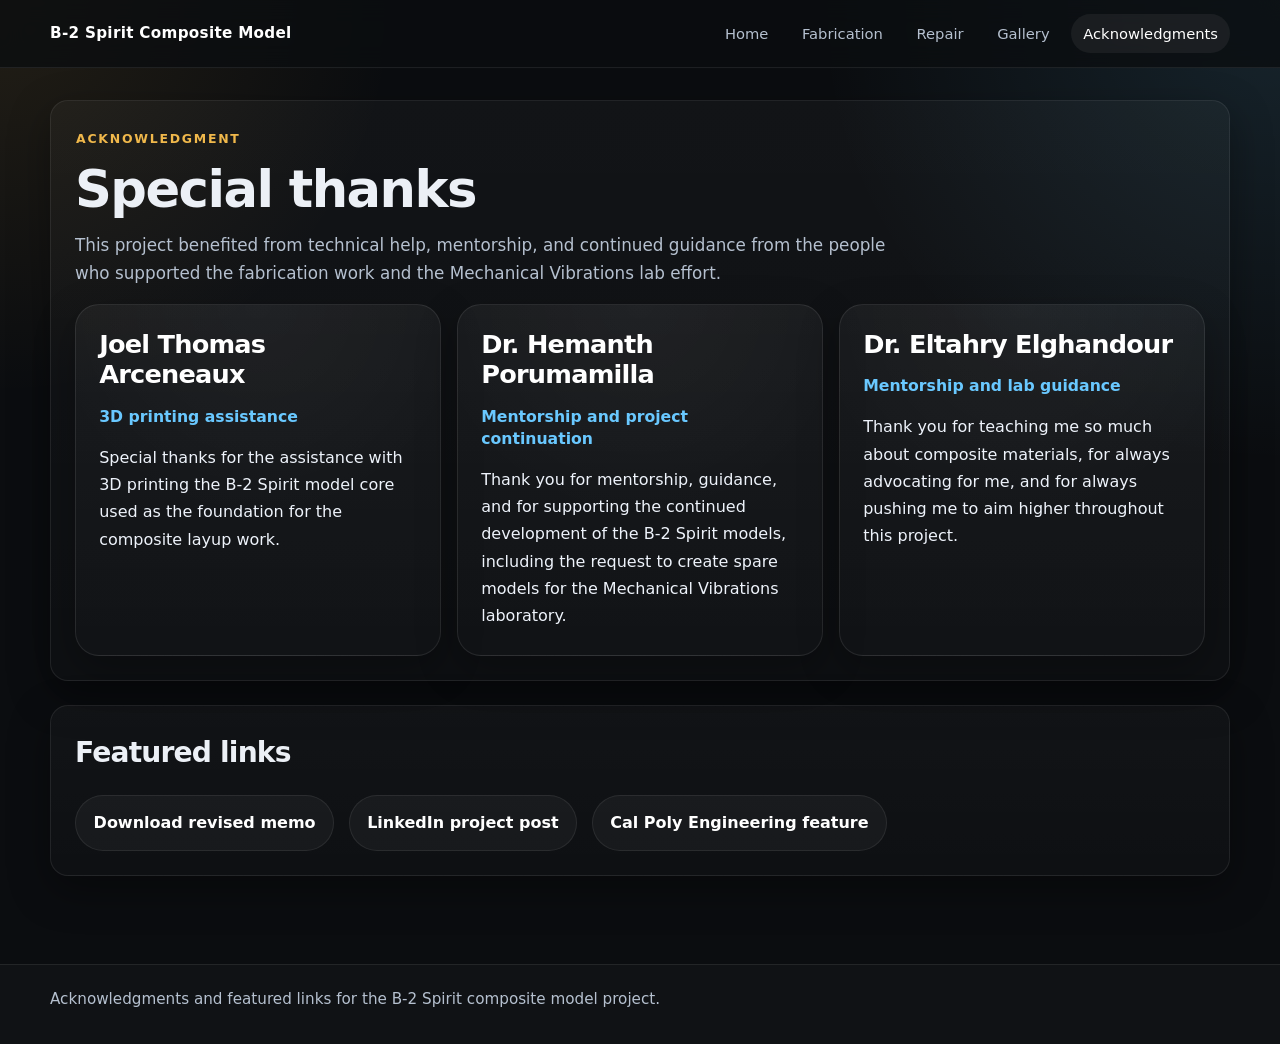
==== acknowledgments.html @ c62d6fa5 "Add files via upload" ====
<!DOCTYPE html>
<html lang="en">
<head>
  <meta charset="UTF-8" />
  <meta name="viewport" content="width=device-width, initial-scale=1.0" />
  <title>B-2 Spirit Composite Model | Acknowledgments</title>
  <meta name="description" content="Acknowledgments and featured links for the B-2 Spirit composite model project." />
  <link rel="stylesheet" href="style.css" />
</head>
<body>
  <header class="topbar">
    <div class="topbar-inner">
      <a class="brand" href="index.html">B-2 Spirit Composite Model</a>
      <nav class="nav" aria-label="Main navigation">
        <a href="index.html">Home</a>
        <a href="fabrication.html">Fabrication</a>
        <a href="repair.html">Repair</a>
        <a href="gallery.html">Gallery</a>
        <a class="active" href="acknowledgments.html">Acknowledgments</a>
      </nav>
    </div>
  </header>

  <main class="page-wrap">
    <section class="section thanks-section">
      <div class="section-header">
        <div class="eyebrow" style="background: transparent; border-color: transparent; color: var(--accent-2); padding: 0; margin-bottom: 0.75rem; letter-spacing: 0.14em; text-transform: uppercase; font-size: 0.78rem;">Acknowledgment</div>
        <h2 class="big-title">Special thanks</h2>
        <p class="muted" style="font-size: 1.05rem; max-width: 820px; margin-top: 1rem;">
          This project benefited from technical help, mentorship, and continued guidance from the people who supported the fabrication work and the Mechanical Vibrations lab effort.
        </p>
      </div>

      <div class="thanks-grid">
        <div class="thanks-card">
          <h3>Joel Thomas Arceneaux</h3>
          <div class="thanks-role">3D printing assistance</div>
          <p>
            Special thanks for the assistance with 3D printing the B-2 Spirit model core used as the foundation for the composite layup work.
          </p>
        </div>

        <div class="thanks-card">
          <h3>Dr. Hemanth Porumamilla</h3>
          <div class="thanks-role">Mentorship and project continuation</div>
          <p>
            Thank you for mentorship, guidance, and for supporting the continued development of the B-2 Spirit models, including the request to create spare models for the Mechanical Vibrations laboratory.
          </p>
        </div>

        <div class="thanks-card">
          <h3>Dr. Eltahry Elghandour</h3>
          <div class="thanks-role">Mentorship and lab guidance</div>
          <p>
            Thank you for teaching me so much about composite materials, for always advocating for me, and for always pushing me to aim higher throughout this project.
          </p>
        </div>
      </div>
    </section>

    <section class="section">
      <h2>Featured links</h2>
      <div class="button-row">
        <a class="button secondary" href="B2_Spirit_Fabrication_Lab_Memo_Revised.docx" download>Download revised memo</a>
        <a class="button secondary" href="https://www.linkedin.com/posts/john-f-tomas_calpolyengineering-calpolymechanicalengineering-activity-7405005292553457664-iVJH?utm_source=share&utm_medium=member_desktop&rcm=ACoAAD9UJ3QBx8UnV5CKLwGNR-9RdJzGk0k2j6o" target="_blank" rel="noopener noreferrer">LinkedIn project post</a>
        <a class="button secondary" href="https://ceng.calpoly.edu/connection/2024/10/shop-talk/" target="_blank" rel="noopener noreferrer">Cal Poly Engineering feature</a>
      </div>
    </section>
  </main>

  <footer class="footer">
    <div class="footer-inner">Acknowledgments and featured links for the B-2 Spirit composite model project.</div>
  </footer>
</body>
</html>
---- style.css ----
:root {
  --bg: #0b0d10;
  --panel: #13171d;
  --text: #ecf0f6;
  --muted: #b5c0cf;
  --line: rgba(255,255,255,0.08);
  --accent: #6ed0ff;
  --accent-2: #f0b84b;
  --shadow: 0 14px 40px rgba(0,0,0,0.35);
  --radius: 18px;
  --max: 1180px;
}

* { box-sizing: border-box; }
html { scroll-behavior: smooth; }
body {
  margin: 0;
  font-family: Inter, system-ui, -apple-system, BlinkMacSystemFont, "Segoe UI", sans-serif;
  background:
    radial-gradient(circle at top right, rgba(110,208,255,0.12), transparent 28%),
    radial-gradient(circle at top left, rgba(240,184,75,0.10), transparent 24%),
    var(--bg);
  color: var(--text);
  line-height: 1.65;
}

a { color: inherit; text-decoration: none; }
img { max-width: 100%; display: block; }

.topbar {
  position: sticky;
  top: 0;
  z-index: 50;
  backdrop-filter: blur(12px);
  background: rgba(11,13,16,0.78);
  border-bottom: 1px solid var(--line);
}

.topbar-inner,
.page-wrap,
.footer-inner,
.hero {
  width: min(var(--max), calc(100% - 2rem));
  margin: 0 auto;
}

.topbar-inner {
  display: flex;
  align-items: center;
  justify-content: space-between;
  gap: 1rem;
  padding: 0.9rem 0;
}

.brand {
  font-weight: 700;
  letter-spacing: 0.02em;
  font-size: 0.95rem;
  color: #ffffff;
  white-space: nowrap;
}

.nav {
  display: flex;
  flex-wrap: wrap;
  gap: 0.6rem;
}

.nav a {
  font-size: 0.92rem;
  color: var(--muted);
  padding: 0.45rem 0.75rem;
  border-radius: 999px;
  transition: 0.2s ease;
}

.nav a:hover,
.nav a.active {
  color: white;
  background: rgba(255,255,255,0.06);
}

.hero-wrap {
  border-bottom: 1px solid var(--line);
  background: linear-gradient(180deg, rgba(255,255,255,0.03), rgba(255,255,255,0.01));
}

.hero {
  display: grid;
  grid-template-columns: 1.1fr 0.9fr;
  gap: 2rem;
  align-items: center;
  padding: 4.5rem 0 3.5rem;
}

.eyebrow {
  display: inline-flex;
  align-items: center;
  gap: 0.5rem;
  padding: 0.45rem 0.8rem;
  background: rgba(110,208,255,0.08);
  border: 1px solid rgba(110,208,255,0.18);
  border-radius: 999px;
  color: var(--accent);
  font-size: 0.85rem;
  font-weight: 600;
  margin-bottom: 1rem;
}

h1 {
  margin: 0;
  font-size: clamp(2.2rem, 4vw, 4.1rem);
  line-height: 1.08;
  letter-spacing: -0.04em;
}

h2 {
  margin: 0 0 0.75rem;
  font-size: clamp(1.7rem, 2.2vw, 2.4rem);
  letter-spacing: -0.03em;
}

h3 {
  margin: 0 0 0.4rem;
  font-size: 1.12rem;
  letter-spacing: -0.02em;
}

p, li, .muted { color: var(--muted); }

.page-wrap { padding: 2rem 0 4rem; }

.section,
.card {
  background: linear-gradient(180deg, rgba(255,255,255,0.03), rgba(255,255,255,0.015));
  border: 1px solid var(--line);
  border-radius: var(--radius);
  box-shadow: var(--shadow);
}

.section {
  padding: 1.5rem;
  margin-bottom: 1.5rem;
}

.card {
  padding: 1rem;
}

.grid-2,
.grid-3,
.gallery-grid,
.thanks-grid { display: grid; gap: 1rem; }
.grid-2 { grid-template-columns: repeat(2, minmax(0, 1fr)); }
.grid-3 { grid-template-columns: repeat(3, minmax(0, 1fr)); }
.gallery-grid { grid-template-columns: repeat(3, minmax(0, 1fr)); }
.thanks-grid { grid-template-columns: repeat(3, minmax(0, 1fr)); }

.button-row {
  display: flex;
  flex-wrap: wrap;
  gap: 0.9rem;
  margin-top: 1.2rem;
}

.button {
  display: inline-flex;
  align-items: center;
  justify-content: center;
  padding: 0.85rem 1.1rem;
  border-radius: 999px;
  border: 1px solid transparent;
  font-weight: 600;
  transition: transform 0.2s ease, background 0.2s ease, border-color 0.2s ease;
}

.button:hover { transform: translateY(-1px); }
.button.primary {
  background: linear-gradient(135deg, var(--accent), #4cb0ff);
  color: #05101a;
}
.button.secondary {
  border-color: var(--line);
  background: rgba(255,255,255,0.04);
  color: white;
}

.figure {
  overflow: hidden;
  border-radius: 16px;
  border: 1px solid var(--line);
  background: #0a0d11;
}

.figure img {
  width: 100%;
  aspect-ratio: 16 / 10;
  object-fit: cover;
}

.figure.auto img {
  aspect-ratio: auto;
  object-fit: contain;
  background: #10141a;
}

.figure figcaption {
  padding: 0.85rem 1rem 1rem;
  background: rgba(255,255,255,0.015);
  color: var(--muted);
  font-size: 0.95rem;
}

.thanks-section h2.big-title {
  font-size: clamp(2.5rem, 4vw, 4rem);
  line-height: 1.04;
}

.thanks-card {
  background:
    radial-gradient(circle at top center, rgba(255,255,255,0.03), transparent 55%),
    linear-gradient(180deg, rgba(255,255,255,0.04), rgba(255,255,255,0.015));
  border: 1px solid rgba(255,255,255,0.09);
  border-radius: 24px;
  padding: 1.45rem 1.45rem 1.6rem;
  min-height: 300px;
  box-shadow: 0 14px 40px rgba(0,0,0,0.28);
}

.thanks-card h3 {
  margin: 0 0 1rem;
  font-size: clamp(1.3rem, 2vw, 1.8rem);
  line-height: 1.2;
  letter-spacing: -0.03em;
  color: #ffffff;
}

.thanks-role {
  color: #69c8ff;
  font-size: 0.98rem;
  margin-bottom: 1rem;
  font-weight: 700;
  line-height: 1.4;
}

.thanks-card p {
  color: #eef3fb;
  font-size: 1rem;
  line-height: 1.7;
  margin: 0;
}

.footer {
  border-top: 1px solid var(--line);
  background: rgba(255,255,255,0.02);
}

.footer-inner {
  padding: 1.4rem 0 2rem;
  color: var(--muted);
  font-size: 0.95rem;
}

@media (max-width: 980px) {
  .hero,
  .grid-2,
  .grid-3,
  .gallery-grid,
  .thanks-grid {
    grid-template-columns: 1fr;
  }
  .thanks-card { min-height: unset; }
}

@media (max-width: 720px) {
  .topbar-inner {
    align-items: flex-start;
    flex-direction: column;
  }
  .hero { padding-top: 3rem; }
  .section { padding: 1.15rem; }
  .thanks-card {
    padding: 1.2rem;
    border-radius: 20px;
  }
}
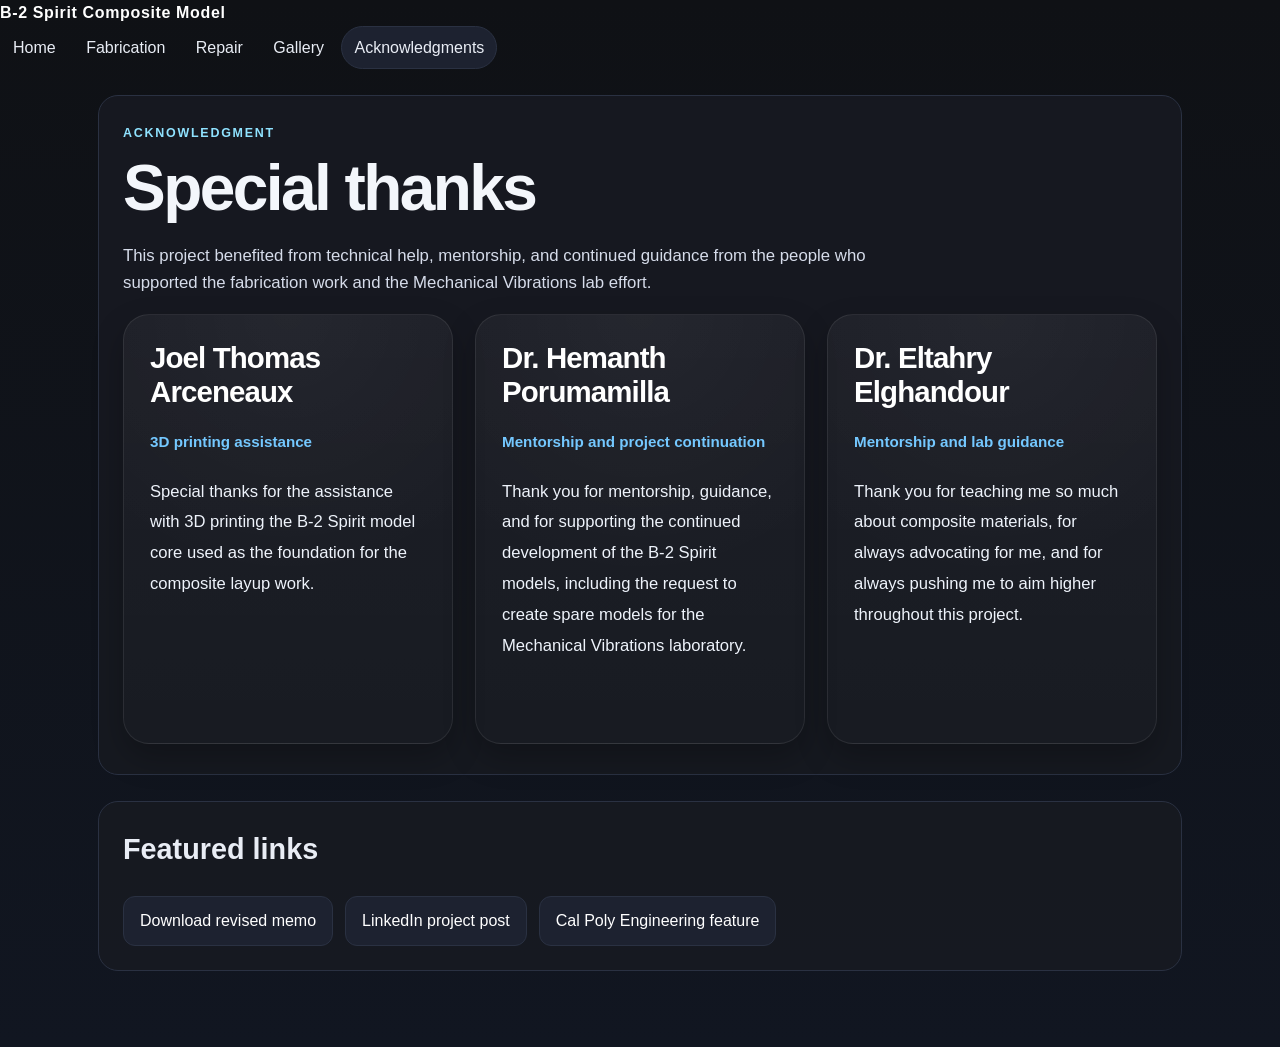
==== commit afd7628b: "Update acknowledgments.html" ====
--- a/acknowledgments.html
+++ b/acknowledgments.html
@@ -3,7 +3,6 @@
 <head>
   <meta charset="UTF-8" />
   <meta name="viewport" content="width=device-width, initial-scale=1.0" />
-  <title>B-2 Spirit Composite Model | Acknowledgments</title>
   <meta name="description" content="Acknowledgments and featured links for the B-2 Spirit composite model project." />
   <link rel="stylesheet" href="style.css" />
 </head>
@@ -67,9 +66,5 @@
       </div>
     </section>
   </main>
-
-  <footer class="footer">
-    <div class="footer-inner">Acknowledgments and featured links for the B-2 Spirit composite model project.</div>
-  </footer>
 </body>
 </html>
--- a/style.css
+++ b/style.css
@@ -1,286 +1,341 @@
 :root {
-  --bg: #0b0d10;
-  --panel: #13171d;
-  --text: #ecf0f6;
-  --muted: #b5c0cf;
-  --line: rgba(255,255,255,0.08);
-  --accent: #6ed0ff;
-  --accent-2: #f0b84b;
-  --shadow: 0 14px 40px rgba(0,0,0,0.35);
-  --radius: 18px;
-  --max: 1180px;
+  --bg: #0f1115;
+  --panel: #171a21;
+  --panel-2: #1d2230;
+  --text: #e9edf5;
+  --muted: #aab3c5;
+  --accent: #67b7ff;
+  --accent-2: #8fe2ff;
+  --border: #2a3142;
+  --max: 1120px;
 }
 
 * { box-sizing: border-box; }
 html { scroll-behavior: smooth; }
 body {
   margin: 0;
-  font-family: Inter, system-ui, -apple-system, BlinkMacSystemFont, "Segoe UI", sans-serif;
-  background:
-    radial-gradient(circle at top right, rgba(110,208,255,0.12), transparent 28%),
-    radial-gradient(circle at top left, rgba(240,184,75,0.10), transparent 24%),
-    var(--bg);
+  font-family: Arial, Helvetica, sans-serif;
+  background: linear-gradient(180deg, #0f1115 0%, #111621 100%);
   color: var(--text);
-  line-height: 1.65;
-}
-
-a { color: inherit; text-decoration: none; }
-img { max-width: 100%; display: block; }
-
-.topbar {
+  line-height: 1.6;
+}
+
+a { color: var(--accent); text-decoration: none; }
+a:hover { text-decoration: underline; }
+
+header.site-header {
   position: sticky;
   top: 0;
-  z-index: 50;
-  backdrop-filter: blur(12px);
-  background: rgba(11,13,16,0.78);
-  border-bottom: 1px solid var(--line);
-}
-
-.topbar-inner,
-.page-wrap,
-.footer-inner,
-.hero {
-  width: min(var(--max), calc(100% - 2rem));
-  margin: 0 auto;
-}
-
-.topbar-inner {
+  z-index: 100;
+  background: rgba(15, 17, 21, 0.92);
+  backdrop-filter: blur(10px);
+  border-bottom: 1px solid var(--border);
+}
+
+.nav-wrap {
+  max-width: var(--max);
+  margin: 0 auto;
   display: flex;
   align-items: center;
   justify-content: space-between;
-  gap: 1rem;
-  padding: 0.9rem 0;
+  padding: 14px 18px;
+  gap: 18px;
 }
 
 .brand {
   font-weight: 700;
-  letter-spacing: 0.02em;
-  font-size: 0.95rem;
-  color: #ffffff;
-  white-space: nowrap;
-}
-
-.nav {
+  letter-spacing: 0.04em;
+  color: white;
+}
+
+nav ul {
+  margin: 0;
+  padding: 0;
+  list-style: none;
   display: flex;
+  gap: 10px;
   flex-wrap: wrap;
-  gap: 0.6rem;
-}
-
-.nav a {
+}
+
+nav a {
+  display: inline-block;
+  padding: 8px 12px;
+  border-radius: 999px;
+  color: var(--text);
+  border: 1px solid transparent;
+}
+
+nav a.active,
+nav a:hover {
+  background: var(--panel-2);
+  border-color: var(--border);
+  text-decoration: none;
+}
+
+.hero {
+  max-width: var(--max);
+  margin: 0 auto;
+  padding: 56px 18px 28px;
+  display: grid;
+  grid-template-columns: 1.2fr 0.95fr;
+  gap: 28px;
+  align-items: center;
+}
+
+.hero-card,
+.panel {
+  background: rgba(23, 26, 33, 0.92);
+  border: 1px solid var(--border);
+  border-radius: 20px;
+  overflow: hidden;
+  box-shadow: 0 10px 24px rgba(0,0,0,0.22);
+}
+
+.hero-copy { padding: 28px; }
+.hero-copy h1 {
+  font-size: clamp(2rem, 4vw, 3.4rem);
+  line-height: 1.08;
+  margin: 0 0 14px;
+}
+.hero-copy p.lead {
+  font-size: 1.08rem;
+  color: var(--muted);
+  margin: 0 0 18px;
+}
+
+.badges {
+  display: flex;
+  gap: 10px;
+  flex-wrap: wrap;
+  margin-bottom: 18px;
+}
+.badge {
+  padding: 7px 12px;
+  border-radius: 999px;
+  background: #111a25;
+  border: 1px solid var(--border);
+  color: var(--accent-2);
   font-size: 0.92rem;
-  color: var(--muted);
-  padding: 0.45rem 0.75rem;
-  border-radius: 999px;
-  transition: 0.2s ease;
-}
-
-.nav a:hover,
-.nav a.active {
+}
+
+.button-row {
+  display: flex;
+  gap: 12px;
+  flex-wrap: wrap;
+}
+.button {
+  display: inline-block;
+  padding: 11px 16px;
+  border-radius: 12px;
+  border: 1px solid var(--border);
+  background: var(--panel-2);
   color: white;
-  background: rgba(255,255,255,0.06);
-}
-
-.hero-wrap {
-  border-bottom: 1px solid var(--line);
-  background: linear-gradient(180deg, rgba(255,255,255,0.03), rgba(255,255,255,0.01));
-}
-
-.hero {
-  display: grid;
-  grid-template-columns: 1.1fr 0.9fr;
-  gap: 2rem;
-  align-items: center;
-  padding: 4.5rem 0 3.5rem;
-}
-
-.eyebrow {
-  display: inline-flex;
-  align-items: center;
-  gap: 0.5rem;
-  padding: 0.45rem 0.8rem;
-  background: rgba(110,208,255,0.08);
-  border: 1px solid rgba(110,208,255,0.18);
-  border-radius: 999px;
-  color: var(--accent);
-  font-size: 0.85rem;
-  font-weight: 600;
-  margin-bottom: 1rem;
-}
-
-h1 {
-  margin: 0;
-  font-size: clamp(2.2rem, 4vw, 4.1rem);
-  line-height: 1.08;
-  letter-spacing: -0.04em;
-}
-
-h2 {
-  margin: 0 0 0.75rem;
-  font-size: clamp(1.7rem, 2.2vw, 2.4rem);
-  letter-spacing: -0.03em;
-}
-
-h3 {
-  margin: 0 0 0.4rem;
-  font-size: 1.12rem;
-  letter-spacing: -0.02em;
-}
-
-p, li, .muted { color: var(--muted); }
-
-.page-wrap { padding: 2rem 0 4rem; }
-
-.section,
-.card {
-  background: linear-gradient(180deg, rgba(255,255,255,0.03), rgba(255,255,255,0.015));
-  border: 1px solid var(--line);
-  border-radius: var(--radius);
-  box-shadow: var(--shadow);
+}
+.button.primary {
+  background: linear-gradient(135deg, #256dff, #3da8ff);
+  border-color: transparent;
+}
+.button:hover { text-decoration: none; filter: brightness(1.05); }
+
+.hero-image img,
+.figure img,
+.gallery-grid img {
+  width: 100%;
+  display: block;
+  height: auto;
+}
+
+main {
+  max-width: var(--max);
+  margin: 0 auto;
+  padding: 0 18px 50px;
 }
 
 .section {
-  padding: 1.5rem;
-  margin-bottom: 1.5rem;
-}
-
-.card {
-  padding: 1rem;
-}
-
-.grid-2,
-.grid-3,
-.gallery-grid,
-.thanks-grid { display: grid; gap: 1rem; }
+  margin: 26px 0;
+  background: rgba(23, 26, 33, 0.92);
+  border: 1px solid var(--border);
+  border-radius: 20px;
+  padding: 24px;
+}
+.section h2 {
+  margin-top: 0;
+  font-size: 1.8rem;
+}
+.section h3 { margin-bottom: 8px; }
+.section p, .section li { color: #d6dcea; }
+.section ul { padding-left: 20px; }
+
+.grid-2, .grid-3 {
+  display: grid;
+  gap: 18px;
+}
 .grid-2 { grid-template-columns: repeat(2, minmax(0, 1fr)); }
 .grid-3 { grid-template-columns: repeat(3, minmax(0, 1fr)); }
-.gallery-grid { grid-template-columns: repeat(3, minmax(0, 1fr)); }
-.thanks-grid { grid-template-columns: repeat(3, minmax(0, 1fr)); }
-
-.button-row {
-  display: flex;
-  flex-wrap: wrap;
-  gap: 0.9rem;
-  margin-top: 1.2rem;
-}
-
-.button {
-  display: inline-flex;
-  align-items: center;
-  justify-content: center;
-  padding: 0.85rem 1.1rem;
-  border-radius: 999px;
-  border: 1px solid transparent;
-  font-weight: 600;
-  transition: transform 0.2s ease, background 0.2s ease, border-color 0.2s ease;
-}
-
-.button:hover { transform: translateY(-1px); }
-.button.primary {
-  background: linear-gradient(135deg, var(--accent), #4cb0ff);
-  color: #05101a;
-}
-.button.secondary {
-  border-color: var(--line);
-  background: rgba(255,255,255,0.04);
-  color: white;
-}
 
 .figure {
+  background: #10141d;
+  border: 1px solid var(--border);
+  border-radius: 16px;
   overflow: hidden;
-  border-radius: 16px;
-  border: 1px solid var(--line);
-  background: #0a0d11;
-}
-
-.figure img {
-  width: 100%;
-  aspect-ratio: 16 / 10;
-  object-fit: cover;
-}
-
-.figure.auto img {
-  aspect-ratio: auto;
-  object-fit: contain;
-  background: #10141a;
-}
-
-.figure figcaption {
-  padding: 0.85rem 1rem 1rem;
-  background: rgba(255,255,255,0.015);
+}
+.figure .caption {
+  padding: 12px 14px 16px;
   color: var(--muted);
   font-size: 0.95rem;
 }
 
-.thanks-section h2.big-title {
-  font-size: clamp(2.5rem, 4vw, 4rem);
-  line-height: 1.04;
+.kpi-grid {
+  display: grid;
+  grid-template-columns: repeat(4, minmax(0, 1fr));
+  gap: 14px;
+}
+.kpi {
+  background: #111722;
+  border: 1px solid var(--border);
+  border-radius: 16px;
+  padding: 16px;
+}
+.kpi .value {
+  font-size: 1.6rem;
+  font-weight: 700;
+  margin-bottom: 6px;
+}
+.kpi .label { color: var(--muted); }
+
+.page-intro {
+  max-width: var(--max);
+  margin: 0 auto;
+  padding: 38px 18px 8px;
+}
+.page-intro h1 { margin-bottom: 8px; font-size: 2.5rem; }
+.page-intro p { color: var(--muted); margin-top: 0; }
+
+.gallery-grid {
+  display: grid;
+  grid-template-columns: repeat(2, minmax(0, 1fr));
+  gap: 18px;
+}
+
+footer {
+  max-width: var(--max);
+  margin: 0 auto;
+  padding: 18px;
+  color: var(--muted);
+}
+
+.note {
+  border-left: 4px solid var(--accent);
+  padding: 12px 14px;
+  background: #101722;
+  border-radius: 10px;
+}
+
+.code-block {
+  background: #0d1117;
+  color: #d0e6ff;
+  border: 1px solid var(--border);
+  padding: 16px;
+  border-radius: 12px;
+  overflow-x: auto;
+  white-space: pre-wrap;
+  font-family: Consolas, Monaco, monospace;
+  font-size: 0.95rem;
+}
+
+/* ===== Acknowledgment section only ===== */
+
+.thanks-section {
+  padding-top: 28px;
+  padding-bottom: 30px;
+}
+
+.thanks-section .section-kicker,
+.thanks-section .eyebrow,
+.thanks-section .kicker {
+  text-transform: uppercase;
+  letter-spacing: 0.14em;
+  font-size: 0.82rem;
+  font-weight: 700;
+  color: #ffc94d;
+  margin-bottom: 14px;
+}
+
+.thanks-section h2,
+.thanks-section .big-title {
+  font-size: clamp(2.8rem, 5vw, 4.2rem);
+  line-height: 1.02;
+  letter-spacing: -0.04em;
+  margin: 0 0 22px;
+  color: #f3f6fb;
+}
+
+.thanks-section > p,
+.thanks-section .lede,
+.thanks-section .section-lead {
+  max-width: 860px;
+  font-size: 1.08rem;
+  line-height: 1.75;
+  color: #c9d3e3;
+  margin: 0 0 26px;
+}
+
+.thanks-grid {
+  display: grid;
+  grid-template-columns: repeat(3, minmax(0, 1fr));
+  gap: 22px;
+  margin-top: 10px;
 }
 
 .thanks-card {
   background:
-    radial-gradient(circle at top center, rgba(255,255,255,0.03), transparent 55%),
-    linear-gradient(180deg, rgba(255,255,255,0.04), rgba(255,255,255,0.015));
-  border: 1px solid rgba(255,255,255,0.09);
-  border-radius: 24px;
-  padding: 1.45rem 1.45rem 1.6rem;
-  min-height: 300px;
-  box-shadow: 0 14px 40px rgba(0,0,0,0.28);
+    radial-gradient(circle at top center, rgba(255,255,255,0.035), transparent 58%),
+    linear-gradient(180deg, rgba(255,255,255,0.03), rgba(255,255,255,0.01));
+  border: 1px solid rgba(255,255,255,0.08);
+  border-radius: 26px;
+  padding: 26px 26px 28px;
+  min-height: 430px;
+  box-shadow: 0 14px 32px rgba(0,0,0,0.24);
 }
 
 .thanks-card h3 {
-  margin: 0 0 1rem;
-  font-size: clamp(1.3rem, 2vw, 1.8rem);
-  line-height: 1.2;
+  margin: 0 0 22px;
+  font-size: clamp(1.65rem, 2.3vw, 2.2rem);
+  line-height: 1.15;
   letter-spacing: -0.03em;
   color: #ffffff;
 }
 
 .thanks-role {
-  color: #69c8ff;
-  font-size: 0.98rem;
-  margin-bottom: 1rem;
+  color: #74c8ff;
+  font-size: 0.95rem;
   font-weight: 700;
-  line-height: 1.4;
+  line-height: 1.45;
+  margin-bottom: 24px;
 }
 
 .thanks-card p {
+  margin: 0;
   color: #eef3fb;
-  font-size: 1rem;
-  line-height: 1.7;
-  margin: 0;
-}
-
-.footer {
-  border-top: 1px solid var(--line);
-  background: rgba(255,255,255,0.02);
-}
-
-.footer-inner {
-  padding: 1.4rem 0 2rem;
-  color: var(--muted);
-  font-size: 0.95rem;
-}
-
-@media (max-width: 980px) {
-  .hero,
-  .grid-2,
-  .grid-3,
-  .gallery-grid,
+  font-size: 1.04rem;
+  line-height: 1.85;
+}
+
+@media (max-width: 900px) {
+  .hero, .grid-2, .grid-3, .gallery-grid, .kpi-grid {
+    grid-template-columns: 1fr;
+  }
+
+  .nav-wrap {
+    align-items: flex-start;
+    flex-direction: column;
+  }
+
   .thanks-grid {
     grid-template-columns: 1fr;
   }
-  .thanks-card { min-height: unset; }
-}
-
-@media (max-width: 720px) {
-  .topbar-inner {
-    align-items: flex-start;
-    flex-direction: column;
+
+  .thanks-card {
+    min-height: unset;
   }
-  .hero { padding-top: 3rem; }
-  .section { padding: 1.15rem; }
-  .thanks-card {
-    padding: 1.2rem;
-    border-radius: 20px;
-  }
-}
+}
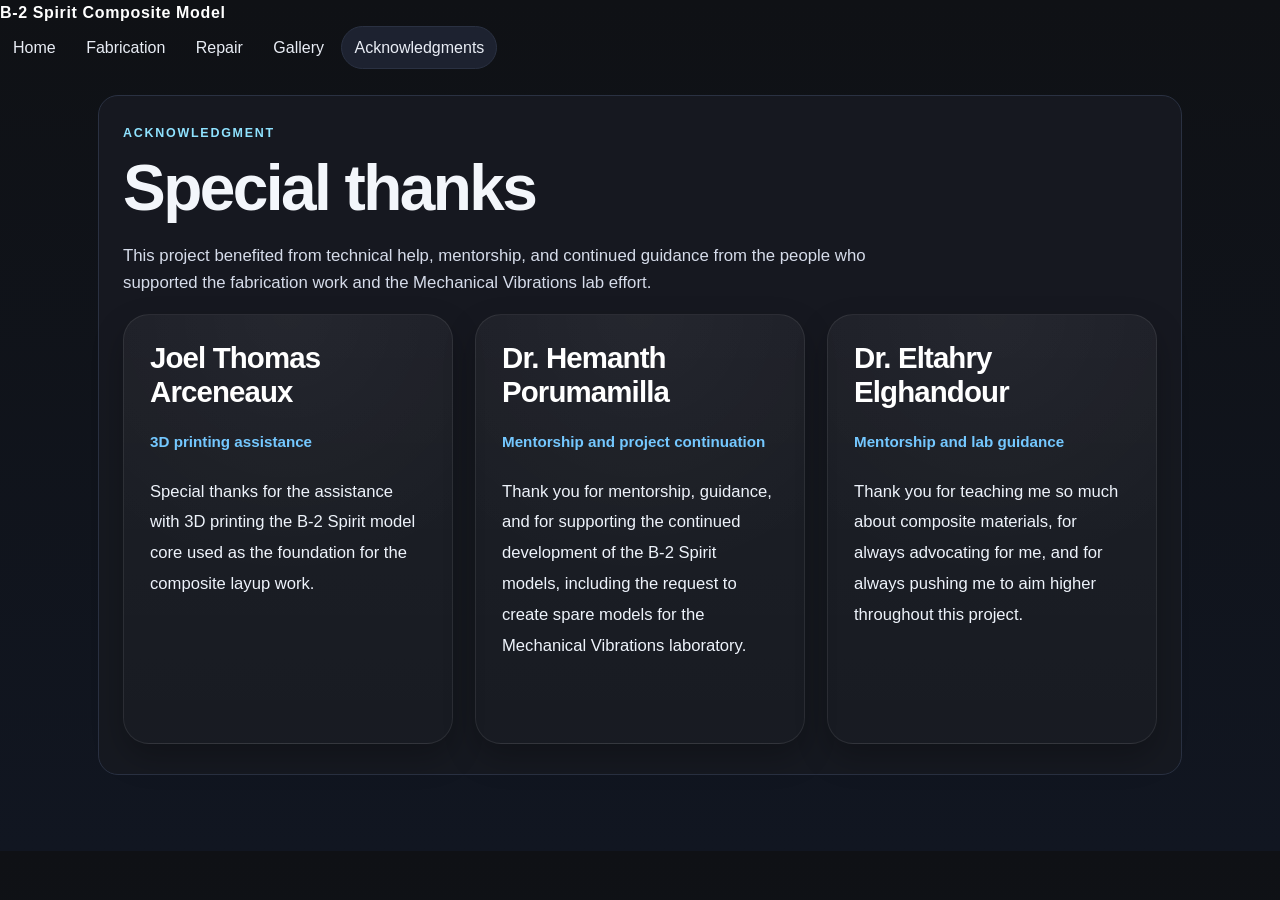
==== commit 73dcc90c: "Update acknowledgments.html" ====
--- a/acknowledgments.html
+++ b/acknowledgments.html
@@ -56,15 +56,6 @@
         </div>
       </div>
     </section>
-
-    <section class="section">
-      <h2>Featured links</h2>
-      <div class="button-row">
-        <a class="button secondary" href="B2_Spirit_Fabrication_Lab_Memo_Revised.docx" download>Download revised memo</a>
-        <a class="button secondary" href="https://www.linkedin.com/posts/john-f-tomas_calpolyengineering-calpolymechanicalengineering-activity-7405005292553457664-iVJH?utm_source=share&utm_medium=member_desktop&rcm=ACoAAD9UJ3QBx8UnV5CKLwGNR-9RdJzGk0k2j6o" target="_blank" rel="noopener noreferrer">LinkedIn project post</a>
-        <a class="button secondary" href="https://ceng.calpoly.edu/connection/2024/10/shop-talk/" target="_blank" rel="noopener noreferrer">Cal Poly Engineering feature</a>
-      </div>
-    </section>
   </main>
 </body>
 </html>
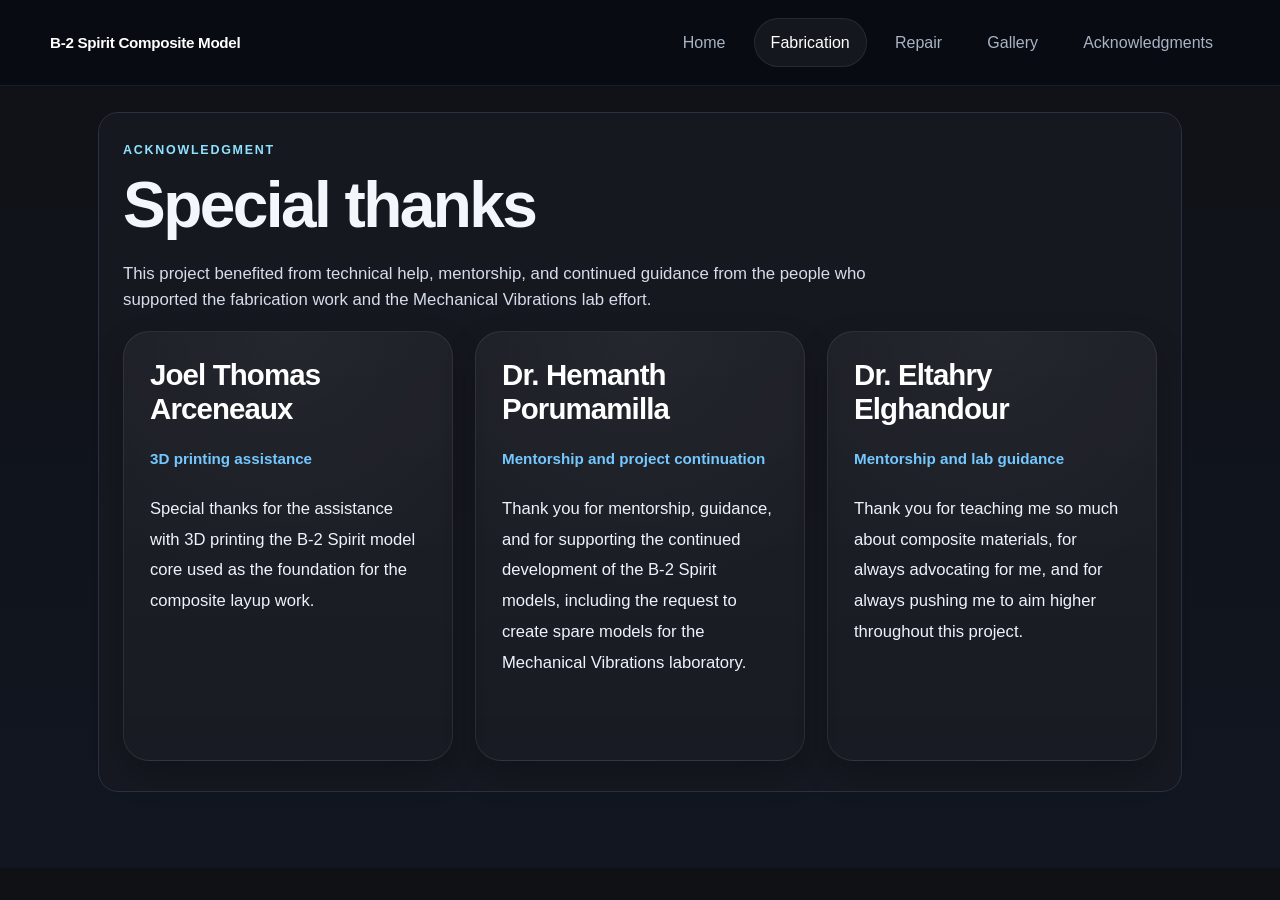
==== commit 95e9879e: "Update acknowledgments.html" ====
--- a/acknowledgments.html
+++ b/acknowledgments.html
@@ -7,18 +7,20 @@
   <link rel="stylesheet" href="style.css" />
 </head>
 <body>
-  <header class="topbar">
-    <div class="topbar-inner">
-      <a class="brand" href="index.html">B-2 Spirit Composite Model</a>
-      <nav class="nav" aria-label="Main navigation">
-        <a href="index.html">Home</a>
-        <a href="fabrication.html">Fabrication</a>
-        <a href="repair.html">Repair</a>
-        <a href="gallery.html">Gallery</a>
-        <a class="active" href="acknowledgments.html">Acknowledgments</a>
-      </nav>
-    </div>
-  </header>
+<header class="site-header">
+  <div class="nav-wrap">
+    <a class="brand" href="index.html">B-2 Spirit Composite Model</a>
+    <nav aria-label="Main navigation">
+      <ul>
+        <li><a href="index.html">Home</a></li>
+        <li><a class="active" href="fabrication.html">Fabrication</a></li>
+        <li><a href="repair.html">Repair</a></li>
+        <li><a href="gallery.html">Gallery</a></li>
+        <li><a href="acknowledgments.html">Acknowledgments</a></li>
+      </ul>
+    </nav>
+  </div>
+</header>
 
   <main class="page-wrap">
     <section class="section thanks-section">
--- a/style.css
+++ b/style.css
@@ -27,25 +27,28 @@
   position: sticky;
   top: 0;
   z-index: 100;
-  background: rgba(15, 17, 21, 0.92);
-  backdrop-filter: blur(10px);
-  border-bottom: 1px solid var(--border);
+  background: rgba(8, 11, 18, 0.92);
+  backdrop-filter: blur(12px);
+  border-bottom: 1px solid rgba(255,255,255,0.08);
 }
 
 .nav-wrap {
-  max-width: var(--max);
+  width: min(1180px, calc(100% - 2rem));
   margin: 0 auto;
   display: flex;
   align-items: center;
   justify-content: space-between;
-  padding: 14px 18px;
+  padding: 18px 0;
   gap: 18px;
 }
 
 .brand {
   font-weight: 700;
-  letter-spacing: 0.04em;
-  color: white;
+  letter-spacing: -0.02em;
+  color: #ffffff;
+  font-size: 0.95rem;
+  text-decoration: none;
+  white-space: nowrap;
 }
 
 nav ul {
@@ -53,22 +56,27 @@
   padding: 0;
   list-style: none;
   display: flex;
-  gap: 10px;
+  gap: 0.7rem;
   flex-wrap: wrap;
 }
 
 nav a {
-  display: inline-block;
-  padding: 8px 12px;
+  display: inline-flex;
+  align-items: center;
+  justify-content: center;
+  padding: 0.68rem 1rem;
   border-radius: 999px;
-  color: var(--text);
+  color: #aab3c5;
   border: 1px solid transparent;
+  text-decoration: none;
+  transition: 0.2s ease;
 }
 
 nav a.active,
 nav a:hover {
-  background: var(--panel-2);
-  border-color: var(--border);
+  background: rgba(255,255,255,0.05);
+  border-color: rgba(255,255,255,0.08);
+  color: #ffffff;
   text-decoration: none;
 }
 
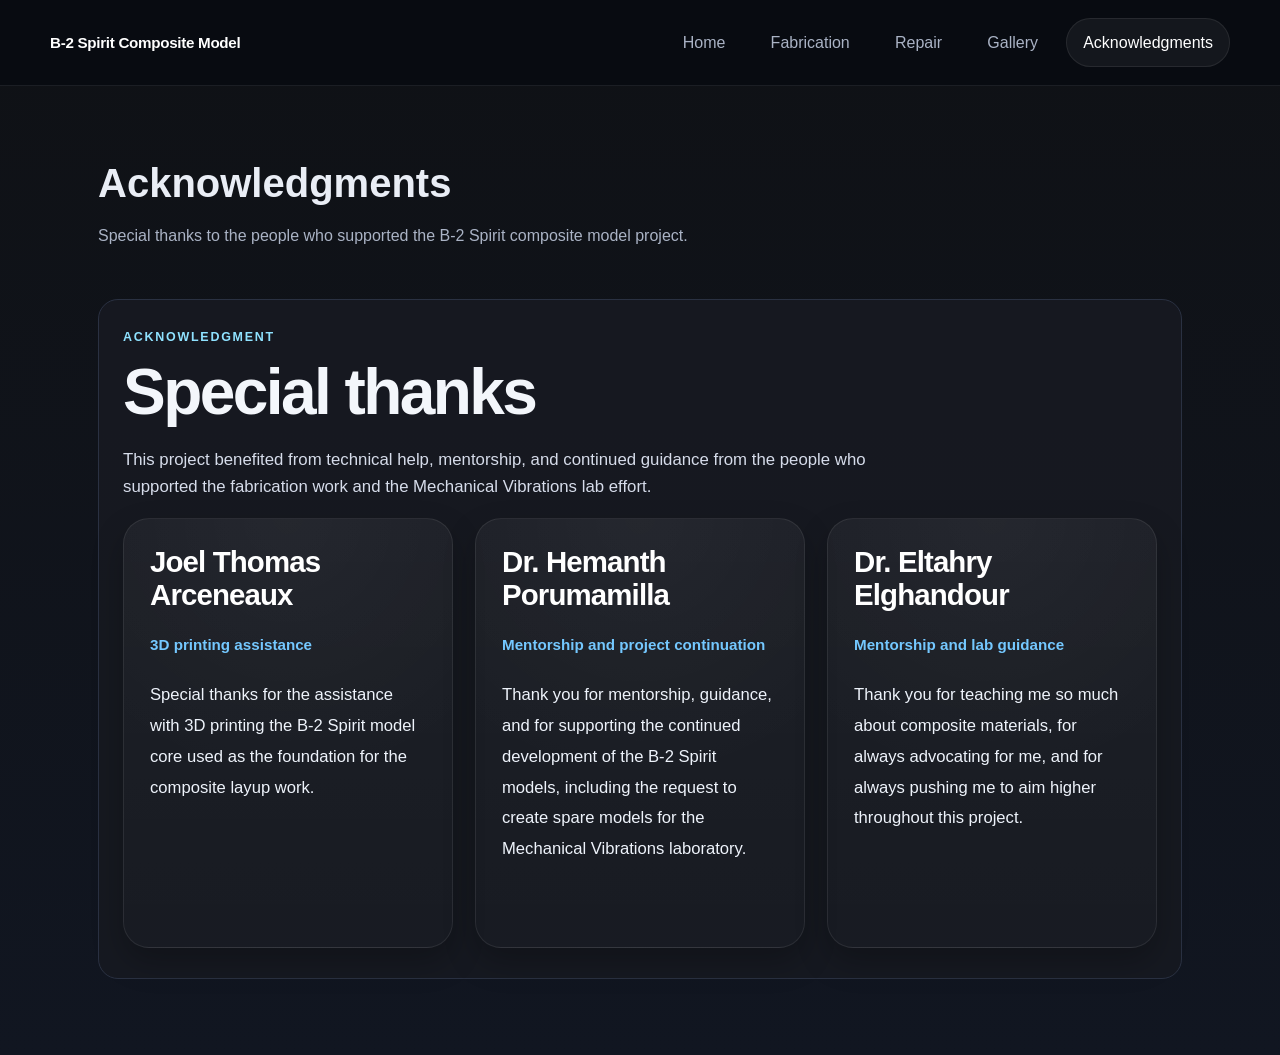
==== commit a872d851: "Update acknowledgments.html" ====
--- a/acknowledgments.html
+++ b/acknowledgments.html
@@ -3,30 +3,46 @@
 <head>
   <meta charset="UTF-8" />
   <meta name="viewport" content="width=device-width, initial-scale=1.0" />
-  <meta name="description" content="Acknowledgments and featured links for the B-2 Spirit composite model project." />
+  <title>B-2 Spirit Composite Model | Acknowledgments</title>
+  <meta
+    name="description"
+    content="Acknowledgments and featured links for the B-2 Spirit composite model project."
+  />
   <link rel="stylesheet" href="style.css" />
 </head>
 <body>
-<header class="site-header">
-  <div class="nav-wrap">
-    <a class="brand" href="index.html">B-2 Spirit Composite Model</a>
-    <nav aria-label="Main navigation">
-      <ul>
-        <li><a href="index.html">Home</a></li>
-        <li><a class="active" href="fabrication.html">Fabrication</a></li>
-        <li><a href="repair.html">Repair</a></li>
-        <li><a href="gallery.html">Gallery</a></li>
-        <li><a href="acknowledgments.html">Acknowledgments</a></li>
-      </ul>
-    </nav>
+  <header class="site-header">
+    <div class="nav-wrap">
+      <a class="brand" href="index.html">B-2 Spirit Composite Model</a>
+      <nav aria-label="Main navigation">
+        <ul>
+          <li><a href="index.html">Home</a></li>
+          <li><a href="fabrication.html">Fabrication</a></li>
+          <li><a href="repair.html">Repair</a></li>
+          <li><a href="gallery.html">Gallery</a></li>
+          <li><a class="active" href="acknowledgments.html">Acknowledgments</a></li>
+        </ul>
+      </nav>
+    </div>
+  </header>
+
+  <div class="page-intro">
+    <h1>Acknowledgments</h1>
+    <p>Special thanks to the people who supported the B-2 Spirit composite model project.</p>
   </div>
-</header>
 
-  <main class="page-wrap">
+  <main>
     <section class="section thanks-section">
       <div class="section-header">
-        <div class="eyebrow" style="background: transparent; border-color: transparent; color: var(--accent-2); padding: 0; margin-bottom: 0.75rem; letter-spacing: 0.14em; text-transform: uppercase; font-size: 0.78rem;">Acknowledgment</div>
+        <div
+          class="eyebrow"
+          style="background: transparent; border-color: transparent; color: var(--accent-2); padding: 0; margin-bottom: 0.75rem; letter-spacing: 0.14em; text-transform: uppercase; font-size: 0.78rem;"
+        >
+          Acknowledgment
+        </div>
+
         <h2 class="big-title">Special thanks</h2>
+
         <p class="muted" style="font-size: 1.05rem; max-width: 820px; margin-top: 1rem;">
           This project benefited from technical help, mentorship, and continued guidance from the people who supported the fabrication work and the Mechanical Vibrations lab effort.
         </p>
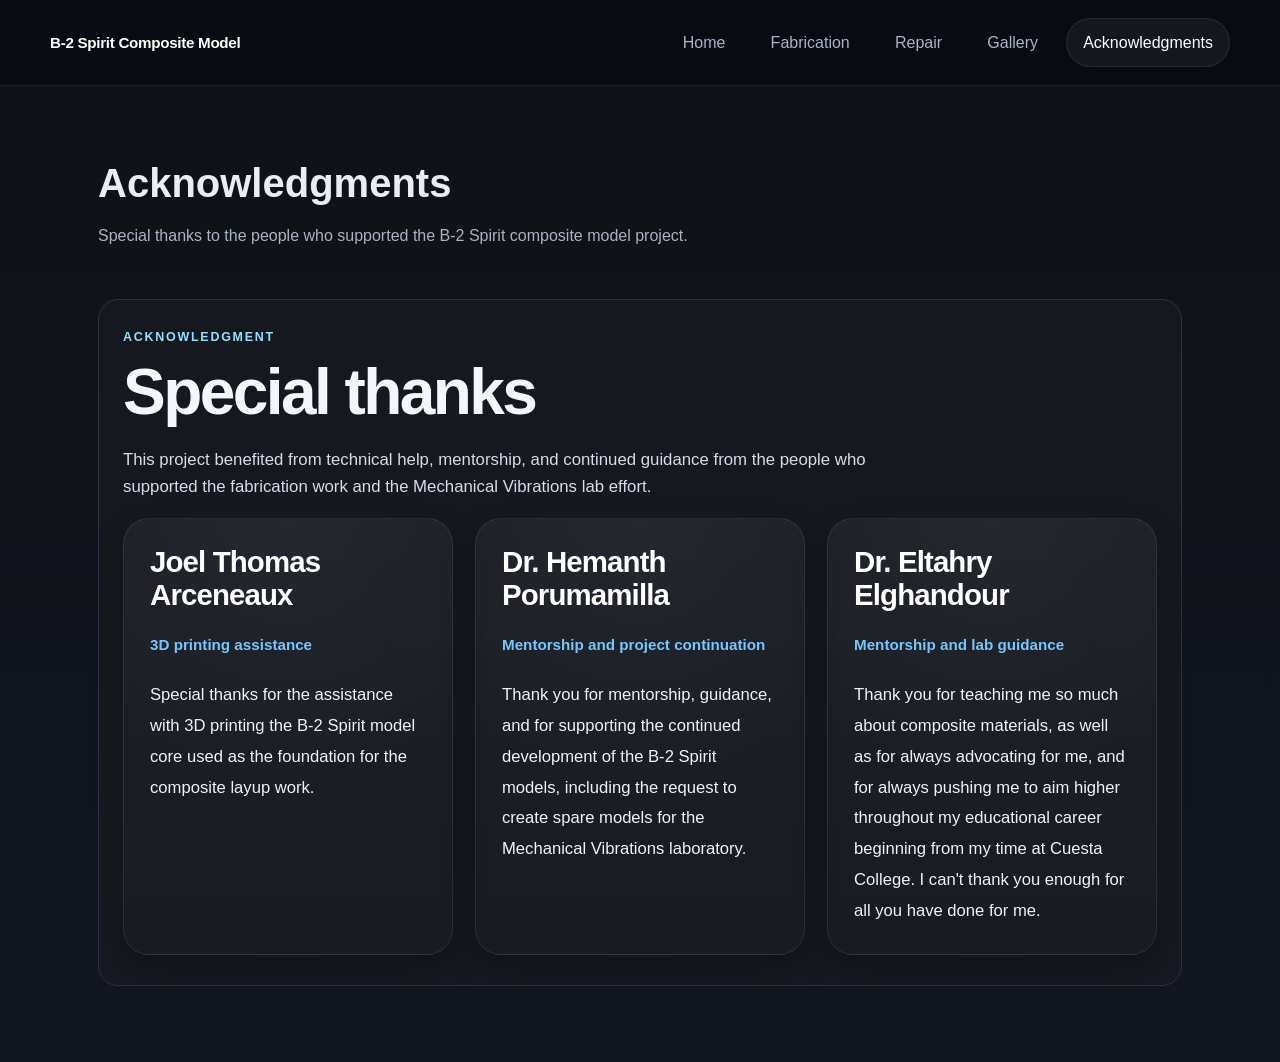
==== commit fd6580d9: "Update acknowledgments.html" ====
--- a/acknowledgments.html
+++ b/acknowledgments.html
@@ -69,7 +69,7 @@
           <h3>Dr. Eltahry Elghandour</h3>
           <div class="thanks-role">Mentorship and lab guidance</div>
           <p>
-            Thank you for teaching me so much about composite materials, for always advocating for me, and for always pushing me to aim higher throughout this project.
+            Thank you for teaching me so much about composite materials, as well as for always advocating for me, and for always pushing me to aim higher throughout my educational career beginning from my time at Cuesta College. I can't thank you enough for all you have done for me.
           </p>
         </div>
       </div>
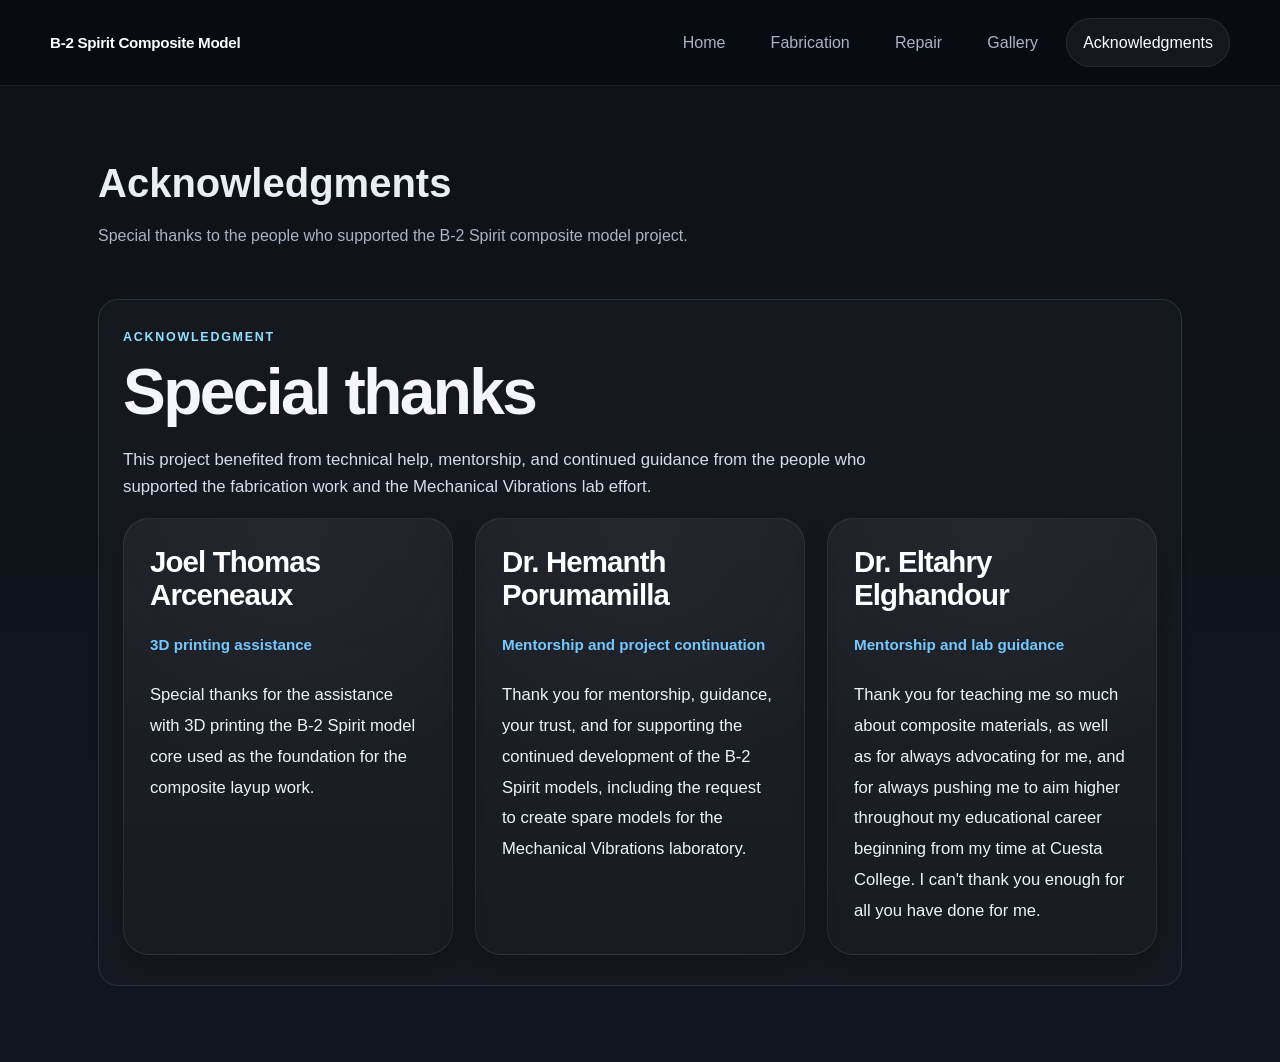
==== commit e808e4de: "Update acknowledgments.html" ====
--- a/acknowledgments.html
+++ b/acknowledgments.html
@@ -61,7 +61,7 @@
           <h3>Dr. Hemanth Porumamilla</h3>
           <div class="thanks-role">Mentorship and project continuation</div>
           <p>
-            Thank you for mentorship, guidance, and for supporting the continued development of the B-2 Spirit models, including the request to create spare models for the Mechanical Vibrations laboratory.
+            Thank you for mentorship, guidance, your trust, and for supporting the continued development of the B-2 Spirit models, including the request to create spare models for the Mechanical Vibrations laboratory.
           </p>
         </div>
 
